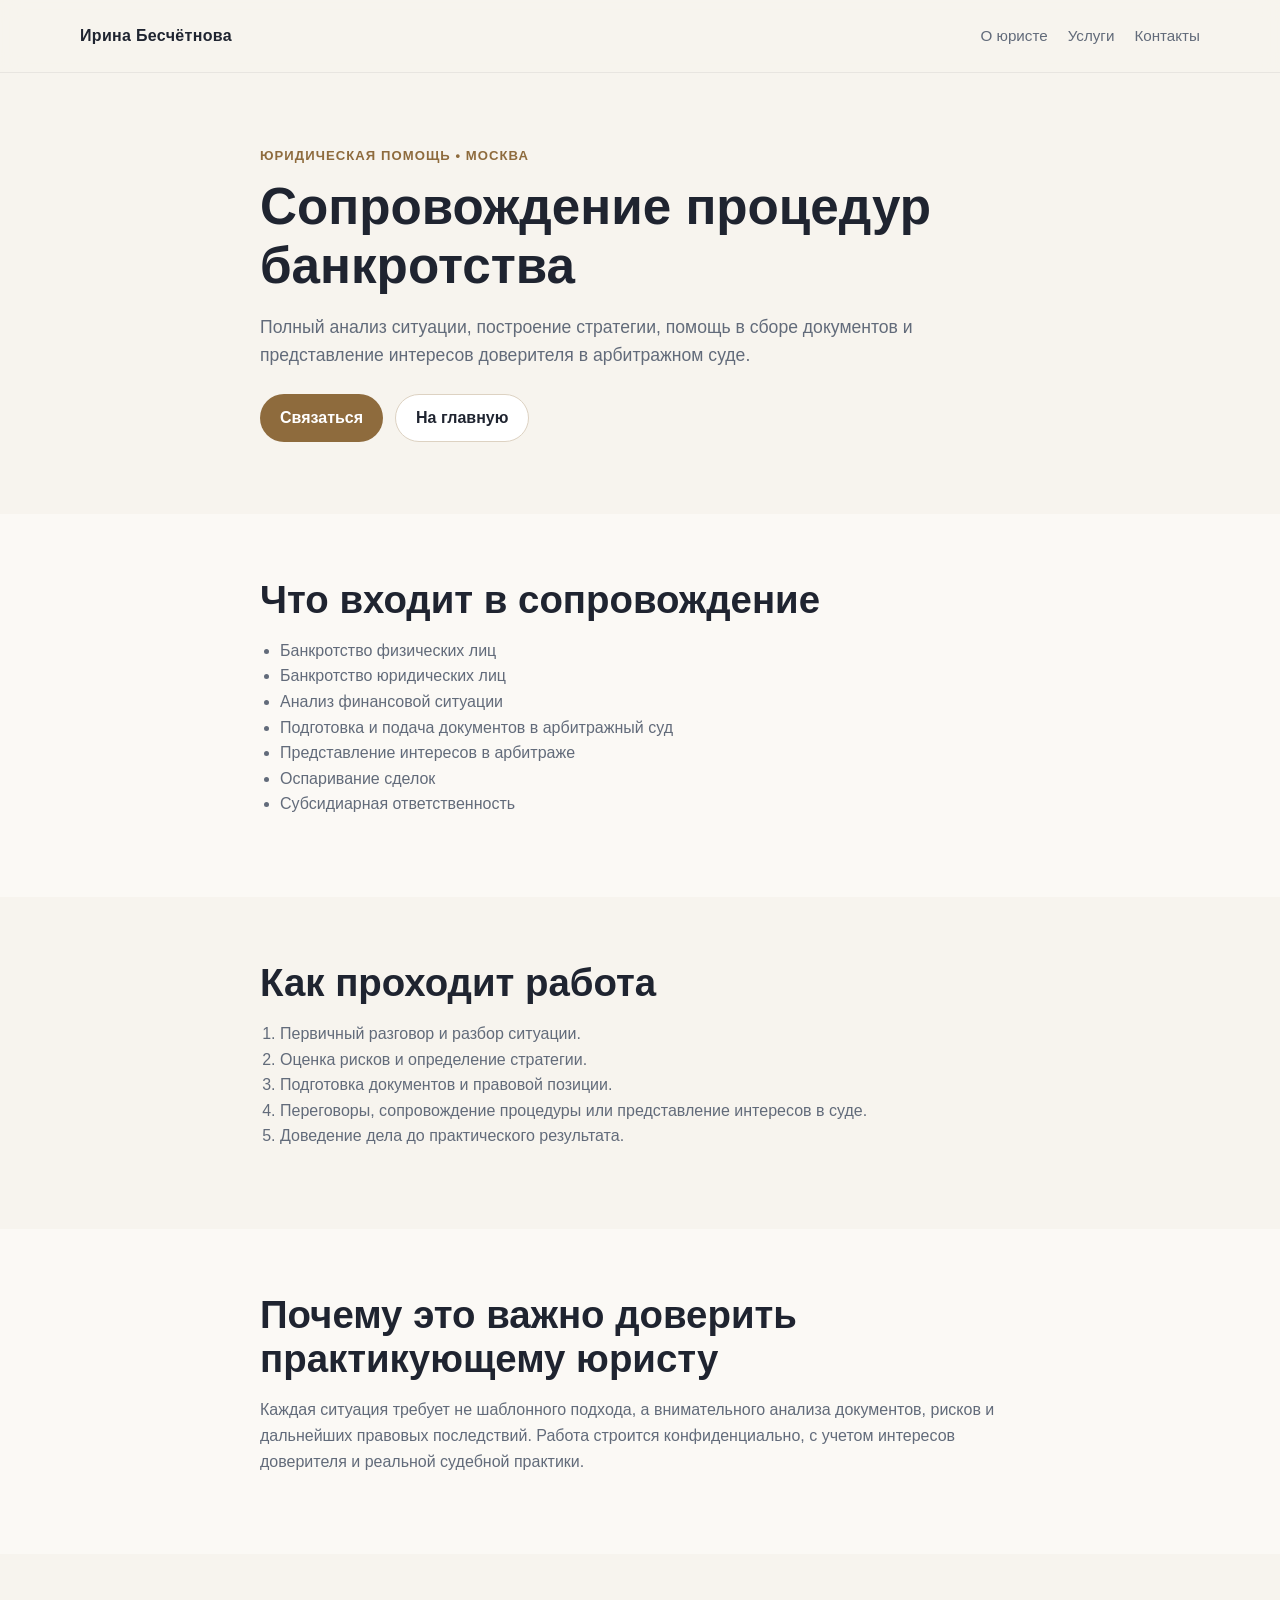
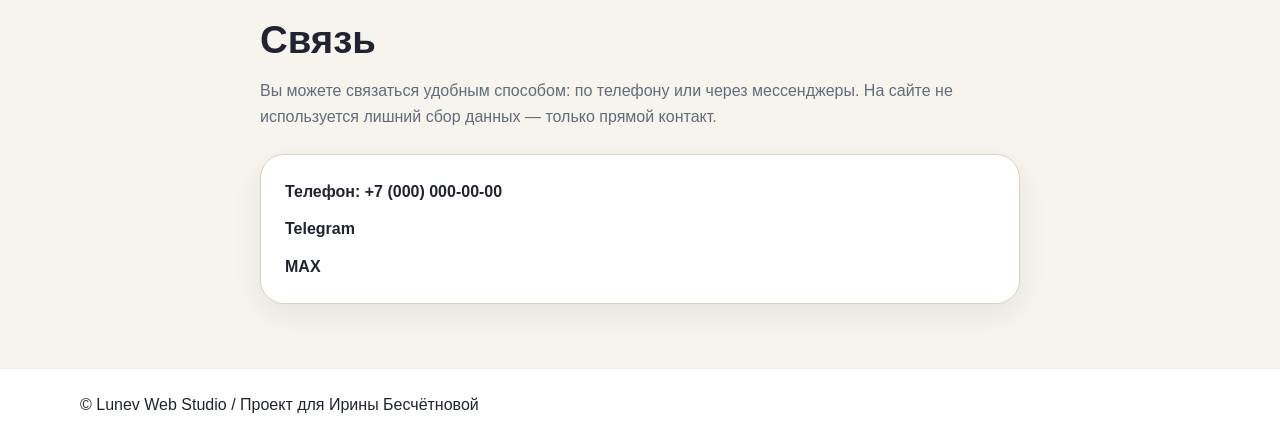
==== services/bankruptcy.html @ 735bca72 "Initial lawyer website structure" ====
<!DOCTYPE html>
<html lang="ru">
<head>
  <meta charset="UTF-8" />
  <meta name="viewport" content="width=device-width, initial-scale=1.0" />
  <title>Банкротство — Ирина Бесчётнова</title>
  <meta name="description" content="Сопровождение процедур банкротства физических и юридических лиц: стратегия, документы, арбитраж и защита интересов." />
  <link rel="stylesheet" href="../assets/css/styles.css" />
</head>
<body>
  <header class="site-header">
    <div class="container header-inner">
      <a class="logo" href="../index.html">Ирина Бесчётнова</a>
      <nav class="nav">
        <a href="../index.html#about">О юристе</a>
        <a href="../index.html#services">Услуги</a>
        <a href="../index.html#contacts">Контакты</a>
      </nav>
    </div>
  </header>

  <main>
    <section class="hero">
      <div class="container narrow">
        <p class="eyebrow">Юридическая помощь • Москва</p>
        <h1>Сопровождение процедур банкротства</h1>
        <p class="lead">Полный анализ ситуации, построение стратегии, помощь в сборе документов и представление интересов доверителя в арбитражном суде.</p>
        <div class="hero-actions">
          <a class="btn btn-primary" href="../index.html#contacts">Связаться</a>
          <a class="btn btn-secondary" href="../index.html">На главную</a>
        </div>
      </div>
    </section>

    <section class="section alt">
      <div class="container narrow">
        <h2>Что входит в сопровождение</h2>
        <ul class="hero-points">
          <li>Банкротство физических лиц</li>
          <li>Банкротство юридических лиц</li>
          <li>Анализ финансовой ситуации</li>
          <li>Подготовка и подача документов в арбитражный суд</li>
          <li>Представление интересов в арбитраже</li>
          <li>Оспаривание сделок</li>
          <li>Субсидиарная ответственность</li>
        </ul>
      </div>
    </section>

    <section class="section">
      <div class="container narrow">
        <h2>Как проходит работа</h2>
        <ol class="steps">
          <li>Первичный разговор и разбор ситуации.</li>
          <li>Оценка рисков и определение стратегии.</li>
          <li>Подготовка документов и правовой позиции.</li>
          <li>Переговоры, сопровождение процедуры или представление интересов в суде.</li>
          <li>Доведение дела до практического результата.</li>
        </ol>
      </div>
    </section>

    <section class="section alt">
      <div class="container narrow">
        <h2>Почему это важно доверить практикующему юристу</h2>
        <p>Каждая ситуация требует не шаблонного подхода, а внимательного анализа документов, рисков и дальнейших правовых последствий. Работа строится конфиденциально, с учетом интересов доверителя и реальной судебной практики.</p>
      </div>
    </section>

    <section class="section contact-section">
      <div class="container narrow">
        <h2>Связь</h2>
        <p>Вы можете связаться удобным способом: по телефону или через мессенджеры. На сайте не используется лишний сбор данных — только прямой контакт.</p>
        <div class="contact-box">
          <a href="tel:+70000000000">Телефон: +7 (000) 000-00-00</a>
          <a href="#">Telegram</a>
          <a href="#">MAX</a>
        </div>
      </div>
    </section>
  </main>

  <footer class="site-footer">
    <div class="container footer-inner">
      <p>© Lunev Web Studio / Проект для Ирины Бесчётновой</p>
    </div>
  </footer>
</body>
</html>
---- assets/css/styles.css ----
:root {
  --bg: #f7f4ee;
  --surface: #ffffff;
  --surface-alt: #efe8dc;
  --text: #1f2430;
  --muted: #626b7a;
  --primary: #8e6b3d;
  --primary-dark: #6e512d;
  --border: #ddd2c2;
  --shadow: 0 10px 30px rgba(31, 36, 48, 0.08);
}

* {
  box-sizing: border-box;
}

html {
  scroll-behavior: smooth;
}

body {
  margin: 0;
  font-family: -apple-system, BlinkMacSystemFont, "Segoe UI", sans-serif;
  color: var(--text);
  background: var(--bg);
  line-height: 1.6;
}

a {
  color: inherit;
  text-decoration: none;
}

.container {
  width: min(1120px, calc(100% - 32px));
  margin: 0 auto;
}

.narrow {
  width: min(760px, calc(100% - 32px));
}

.site-header {
  position: sticky;
  top: 0;
  z-index: 10;
  background: rgba(247, 244, 238, 0.95);
  backdrop-filter: blur(10px);
  border-bottom: 1px solid rgba(0,0,0,0.06);
}

.header-inner,
.footer-inner {
  display: flex;
  justify-content: space-between;
  align-items: center;
  gap: 24px;
  min-height: 72px;
}

.logo {
  font-weight: 700;
  letter-spacing: 0.02em;
}

.nav {
  display: flex;
  gap: 20px;
  flex-wrap: wrap;
}

.nav a {
  color: var(--muted);
  font-size: 0.95rem;
}

.hero {
  padding: 72px 0 48px;
}

.hero-grid {
  display: grid;
  grid-template-columns: 1.2fr 0.8fr;
  gap: 32px;
  align-items: center;
}

.eyebrow {
  margin: 0 0 12px;
  color: var(--primary);
  font-weight: 600;
  text-transform: uppercase;
  letter-spacing: 0.08em;
  font-size: 0.82rem;
}

h1, h2, h3 {
  line-height: 1.15;
  margin: 0 0 16px;
}

h1 {
  font-size: clamp(2rem, 4vw, 3.8rem);
}

h2 {
  font-size: clamp(1.6rem, 3vw, 2.5rem);
}

.lead {
  font-size: 1.1rem;
  color: var(--muted);
  margin-bottom: 24px;
}

.hero-actions {
  display: flex;
  gap: 12px;
  flex-wrap: wrap;
  margin-bottom: 24px;
}

.btn {
  display: inline-flex;
  align-items: center;
  justify-content: center;
  min-height: 48px;
  padding: 0 20px;
  border-radius: 999px;
  font-weight: 600;
  transition: 0.2s ease;
}

.btn-primary {
  background: var(--primary);
  color: #fff;
}

.btn-primary:hover {
  background: var(--primary-dark);
}

.btn-secondary {
  border: 1px solid var(--border);
  background: var(--surface);
}

.hero-points,
.steps {
  padding-left: 20px;
  color: var(--muted);
}

.hero-card,
.card,
.feature,
.contact-box {
  background: var(--surface);
  border: 1px solid var(--border);
  border-radius: 24px;
  box-shadow: var(--shadow);
}

.hero-card {
  padding: 24px;
}

.placeholder-photo {
  min-height: 320px;
  border-radius: 18px;
  background: linear-gradient(135deg, #dfd1be, #f6efe3);
  display: grid;
  place-items: center;
  font-weight: 600;
  color: var(--primary-dark);
  margin-bottom: 20px;
}

.hero-stats {
  display: grid;
  grid-template-columns: repeat(3, 1fr);
  gap: 12px;
}

.hero-stats div {
  background: var(--surface-alt);
  border-radius: 16px;
  padding: 14px;
}

.hero-stats strong,
.hero-stats span {
  display: block;
}

.hero-stats span {
  color: var(--muted);
  font-size: 0.9rem;
  margin-top: 4px;
}

.section {
  padding: 64px 0;
}

.alt {
  background: #fbf9f5;
}

.cards,
.features {
  display: grid;
  grid-template-columns: repeat(3, minmax(0, 1fr));
  gap: 20px;
}

.card,
.feature {
  padding: 24px;
}

.card p,
.feature p,
.note,
.section p {
  color: var(--muted);
}

.contact-box {
  display: grid;
  gap: 12px;
  padding: 24px;
  margin-top: 24px;
}

.contact-box a {
  font-weight: 600;
}

.site-footer {
  border-top: 1px solid rgba(0,0,0,0.06);
  background: var(--surface);
}

@media (max-width: 960px) {
  .hero-grid,
  .cards,
  .features {
    grid-template-columns: 1fr 1fr;
  }

  .hero-grid {
    grid-template-columns: 1fr;
  }
}

@media (max-width: 640px) {
  .header-inner,
  .footer-inner,
  .nav,
  .hero-actions,
  .hero-stats,
  .cards,
  .features {
    grid-template-columns: 1fr;
    flex-direction: column;
    align-items: flex-start;
  }

  .nav {
    gap: 10px;
  }

  .hero,
  .section {
    padding: 48px 0;
  }

  .btn {
    width: 100%;
  }
}
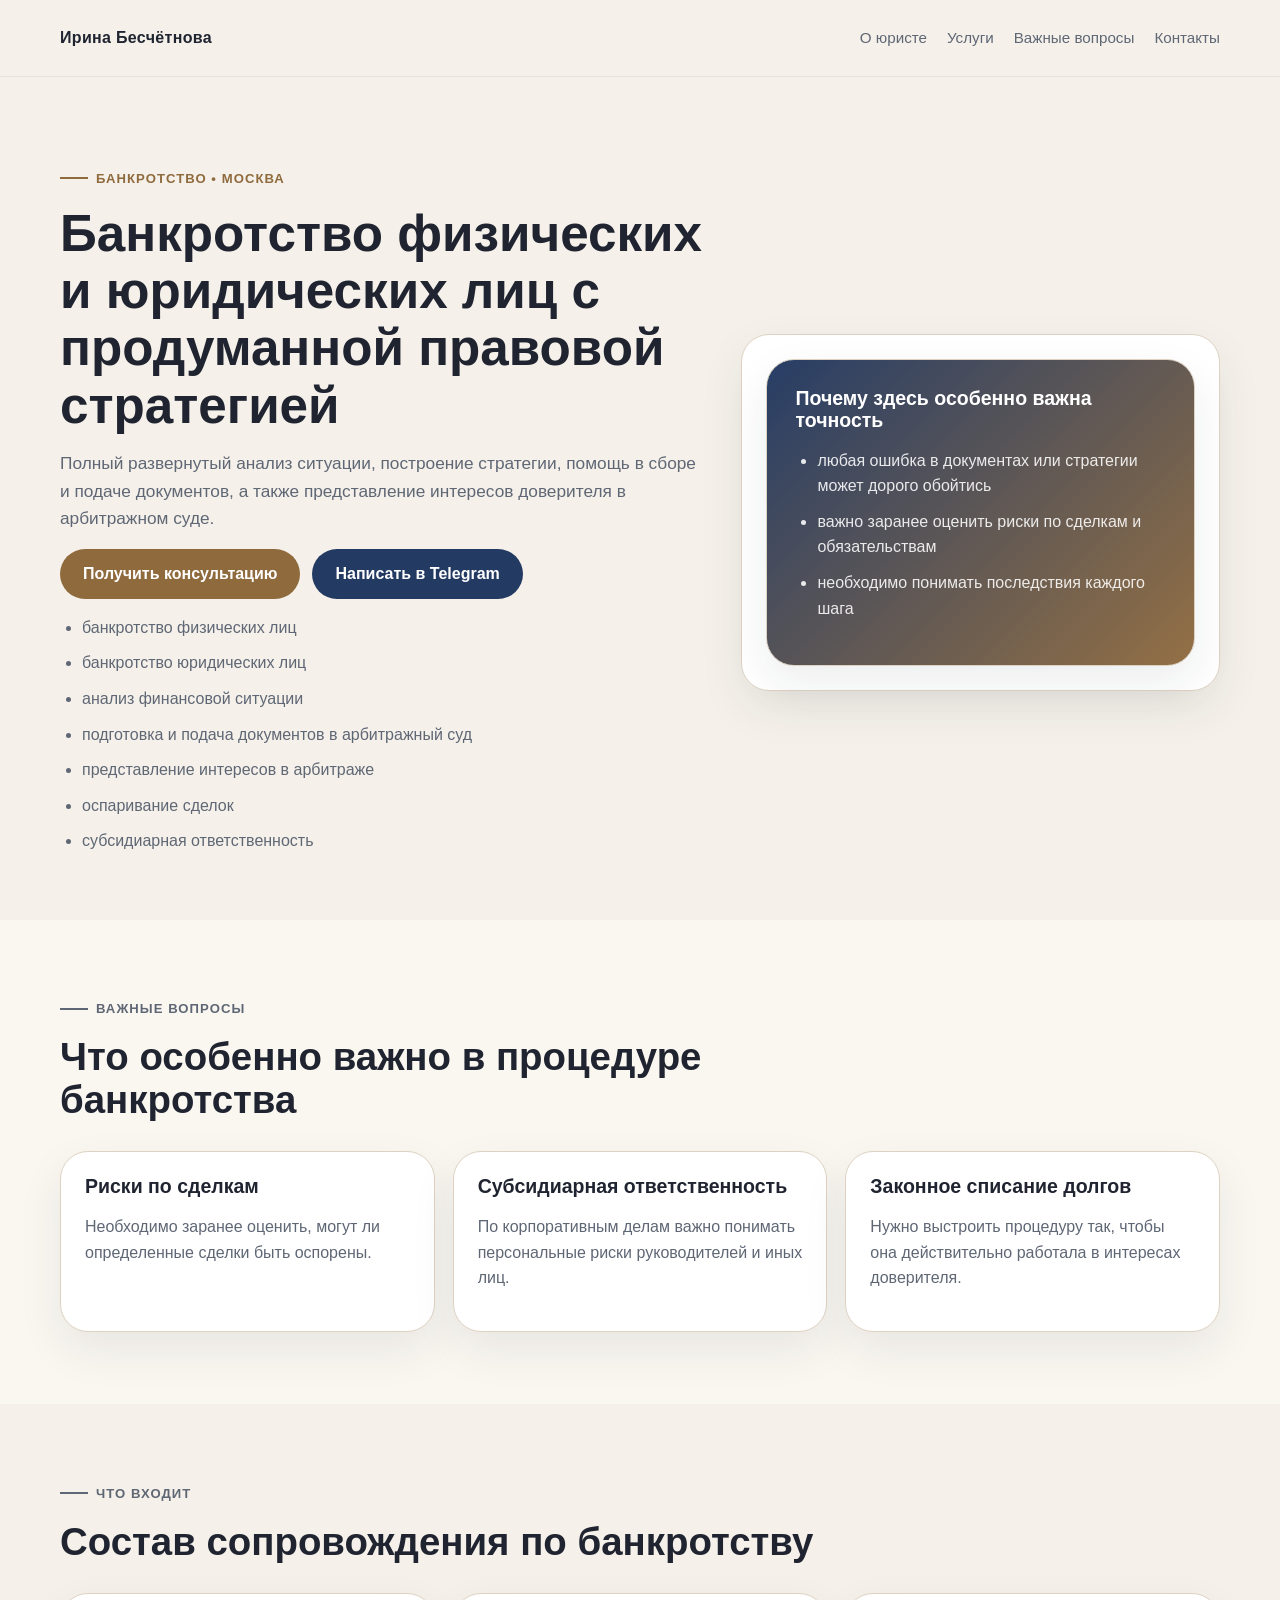
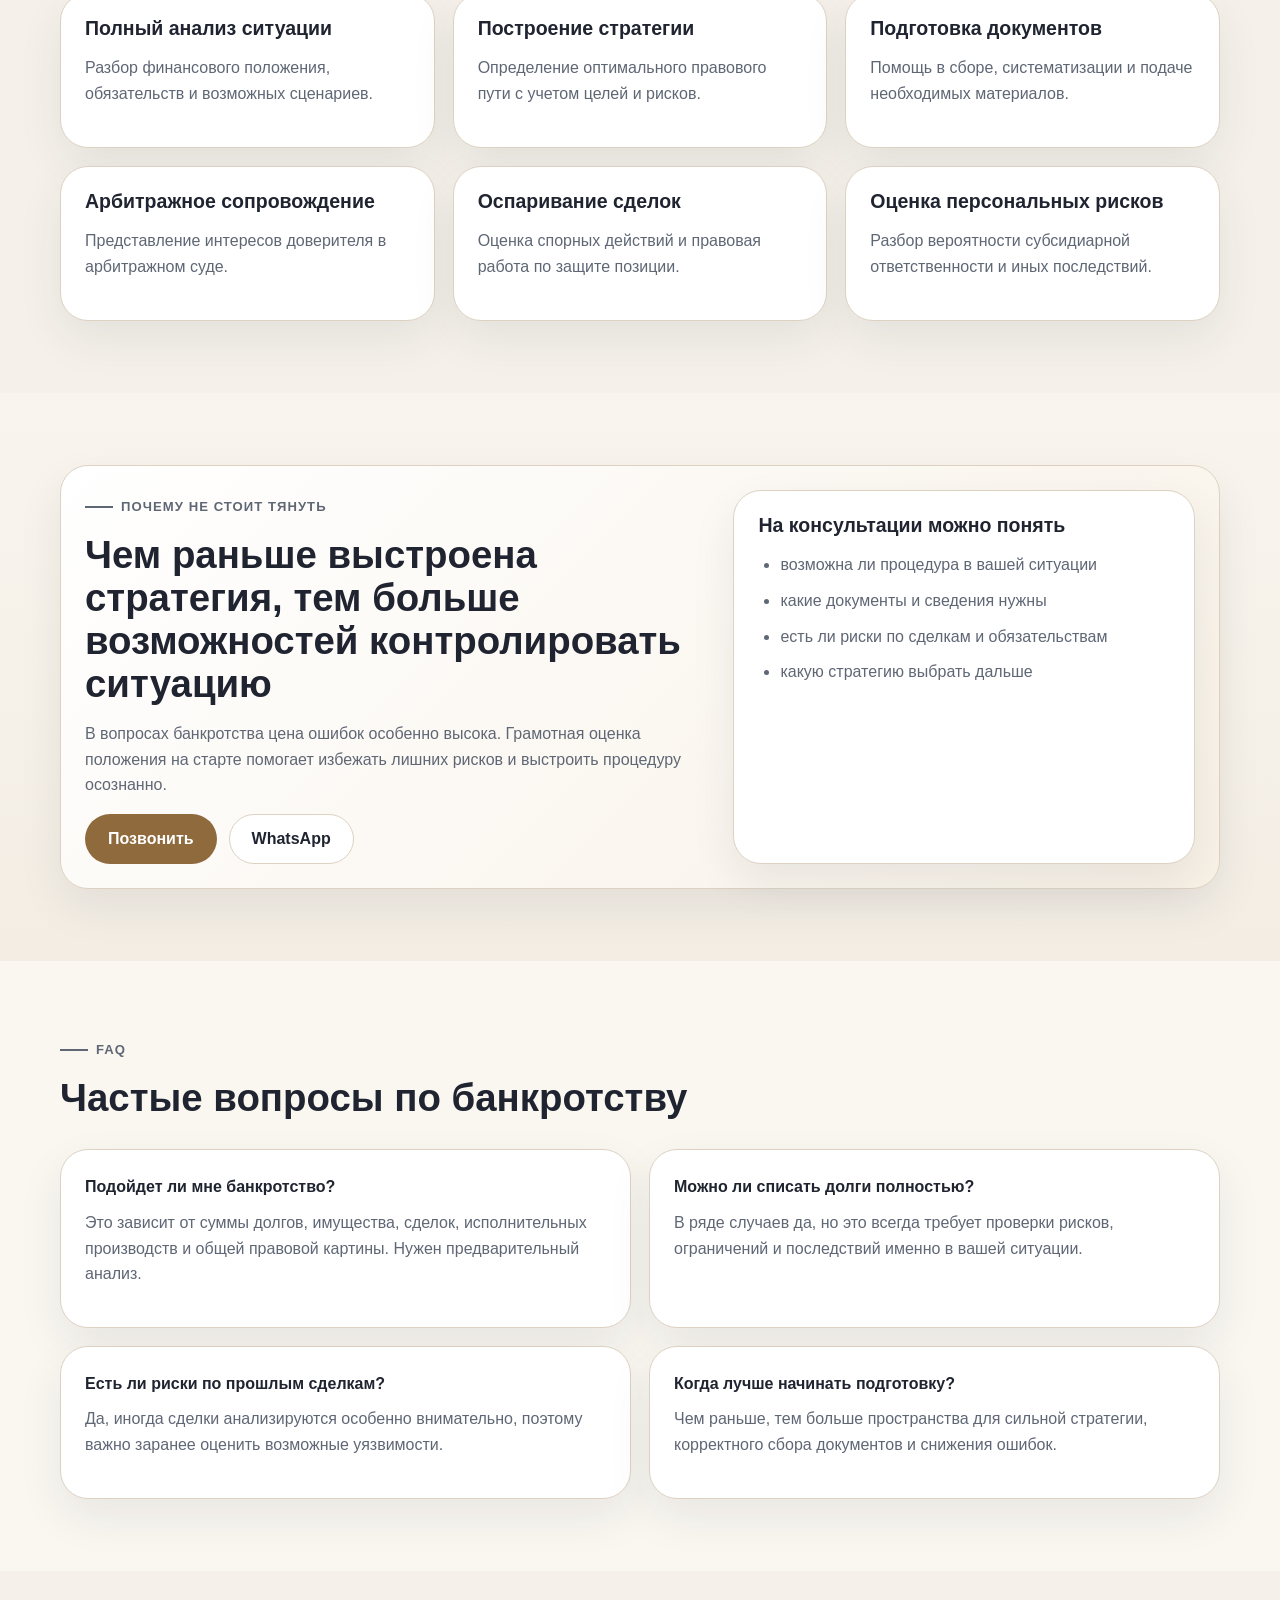
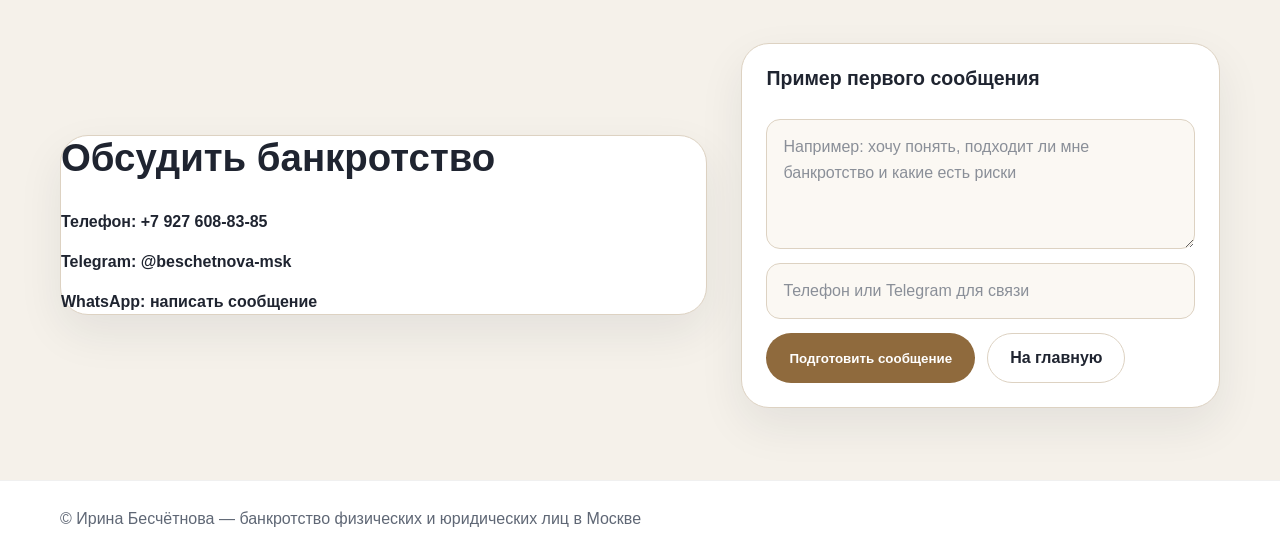
==== commit 21ec2e16: "feat: add quiz and messenger-ready contact forms" ====
--- a/services/bankruptcy.html
+++ b/services/bankruptcy.html
@@ -3,8 +3,8 @@
 <head>
   <meta charset="UTF-8" />
   <meta name="viewport" content="width=device-width, initial-scale=1.0" />
-  <title>Банкротство — Ирина Бесчётнова</title>
-  <meta name="description" content="Сопровождение процедур банкротства физических и юридических лиц: стратегия, документы, арбитраж и защита интересов." />
+  <title>Банкротство физических и юридических лиц в Москве | Ирина Бесчётнова</title>
+  <meta name="description" content="Сопровождение процедур банкротства физических и юридических лиц. Анализ ситуации, стратегия, сбор и подача документов, арбитраж, оспаривание сделок, субсидиарная ответственность." />
   <link rel="stylesheet" href="../assets/css/styles.css" />
 </head>
 <body>
@@ -14,67 +14,141 @@
       <nav class="nav">
         <a href="../index.html#about">О юристе</a>
         <a href="../index.html#services">Услуги</a>
-        <a href="../index.html#contacts">Контакты</a>
+        <a href="#risks">Важные вопросы</a>
+        <a href="#contacts">Контакты</a>
       </nav>
     </div>
   </header>
 
   <main>
-    <section class="hero">
-      <div class="container narrow">
-        <p class="eyebrow">Юридическая помощь • Москва</p>
-        <h1>Сопровождение процедур банкротства</h1>
-        <p class="lead">Полный анализ ситуации, построение стратегии, помощь в сборе документов и представление интересов доверителя в арбитражном суде.</p>
-        <div class="hero-actions">
-          <a class="btn btn-primary" href="../index.html#contacts">Связаться</a>
-          <a class="btn btn-secondary" href="../index.html">На главную</a>
+    <section class="page-hero">
+      <div class="container page-hero-grid">
+        <div>
+          <p class="eyebrow">Банкротство • Москва</p>
+          <h1>Банкротство физических и юридических лиц с продуманной правовой стратегией</h1>
+          <p class="lead">Полный развернутый анализ ситуации, построение стратегии, помощь в сборе и подаче документов, а также представление интересов доверителя в арбитражном суде.</p>
+          <div class="hero-actions">
+            <a class="btn btn-primary" href="#contacts">Получить консультацию</a>
+            <a class="btn btn-accent" href="https://t.me/beschetnova-msk" target="_blank" rel="noopener noreferrer">Написать в Telegram</a>
+          </div>
+          <ul class="service-list">
+            <li>банкротство физических лиц</li>
+            <li>банкротство юридических лиц</li>
+            <li>анализ финансовой ситуации</li>
+            <li>подготовка и подача документов в арбитражный суд</li>
+            <li>представление интересов в арбитраже</li>
+            <li>оспаривание сделок</li>
+            <li>субсидиарная ответственность</li>
+          </ul>
+        </div>
+        <div class="hero-card">
+          <div class="offer-box">
+            <h3>Почему здесь особенно важна точность</h3>
+            <ul class="check-list">
+              <li>любая ошибка в документах или стратегии может дорого обойтись</li>
+              <li>важно заранее оценить риски по сделкам и обязательствам</li>
+              <li>необходимо понимать последствия каждого шага</li>
+            </ul>
+          </div>
         </div>
       </div>
     </section>
 
-    <section class="section alt">
-      <div class="container narrow">
-        <h2>Что входит в сопровождение</h2>
-        <ul class="hero-points">
-          <li>Банкротство физических лиц</li>
-          <li>Банкротство юридических лиц</li>
-          <li>Анализ финансовой ситуации</li>
-          <li>Подготовка и подача документов в арбитражный суд</li>
-          <li>Представление интересов в арбитраже</li>
-          <li>Оспаривание сделок</li>
-          <li>Субсидиарная ответственность</li>
-        </ul>
+    <section id="risks" class="section alt">
+      <div class="container">
+        <div class="section-head">
+          <p class="eyebrow">Важные вопросы</p>
+          <h2>Что особенно важно в процедуре банкротства</h2>
+        </div>
+        <div class="audience-grid">
+          <div class="audience-card"><h3>Риски по сделкам</h3><p>Необходимо заранее оценить, могут ли определенные сделки быть оспорены.</p></div>
+          <div class="audience-card"><h3>Субсидиарная ответственность</h3><p>По корпоративным делам важно понимать персональные риски руководителей и иных лиц.</p></div>
+          <div class="audience-card"><h3>Законное списание долгов</h3><p>Нужно выстроить процедуру так, чтобы она действительно работала в интересах доверителя.</p></div>
+        </div>
       </div>
     </section>
 
     <section class="section">
-      <div class="container narrow">
-        <h2>Как проходит работа</h2>
-        <ol class="steps">
-          <li>Первичный разговор и разбор ситуации.</li>
-          <li>Оценка рисков и определение стратегии.</li>
-          <li>Подготовка документов и правовой позиции.</li>
-          <li>Переговоры, сопровождение процедуры или представление интересов в суде.</li>
-          <li>Доведение дела до практического результата.</li>
-        </ol>
+      <div class="container">
+        <div class="section-head">
+          <p class="eyebrow">Что входит</p>
+          <h2>Состав сопровождения по банкротству</h2>
+        </div>
+        <div class="features">
+          <div class="feature"><h3>Полный анализ ситуации</h3><p>Разбор финансового положения, обязательств и возможных сценариев.</p></div>
+          <div class="feature"><h3>Построение стратегии</h3><p>Определение оптимального правового пути с учетом целей и рисков.</p></div>
+          <div class="feature"><h3>Подготовка документов</h3><p>Помощь в сборе, систематизации и подаче необходимых материалов.</p></div>
+          <div class="feature"><h3>Арбитражное сопровождение</h3><p>Представление интересов доверителя в арбитражном суде.</p></div>
+          <div class="feature"><h3>Оспаривание сделок</h3><p>Оценка спорных действий и правовая работа по защите позиции.</p></div>
+          <div class="feature"><h3>Оценка персональных рисков</h3><p>Разбор вероятности субсидиарной ответственности и иных последствий.</p></div>
+        </div>
       </div>
     </section>
 
-    <section class="section alt">
-      <div class="container narrow">
-        <h2>Почему это важно доверить практикующему юристу</h2>
-        <p>Каждая ситуация требует не шаблонного подхода, а внимательного анализа документов, рисков и дальнейших правовых последствий. Работа строится конфиденциально, с учетом интересов доверителя и реальной судебной практики.</p>
+    <section class="section accent-section">
+      <div class="container">
+        <div class="cta-band">
+          <div>
+            <p class="eyebrow">Почему не стоит тянуть</p>
+            <h2>Чем раньше выстроена стратегия, тем больше возможностей контролировать ситуацию</h2>
+            <p>В вопросах банкротства цена ошибок особенно высока. Грамотная оценка положения на старте помогает избежать лишних рисков и выстроить процедуру осознанно.</p>
+            <div class="inline-actions">
+              <a class="btn btn-primary" href="tel:+79276088385">Позвонить</a>
+              <a class="btn btn-secondary" href="https://wa.me/79276088385" target="_blank" rel="noopener noreferrer">WhatsApp</a>
+            </div>
+          </div>
+          <div class="warning-box">
+            <h3>На консультации можно понять</h3>
+            <ul class="check-list">
+              <li>возможна ли процедура в вашей ситуации</li>
+              <li>какие документы и сведения нужны</li>
+              <li>есть ли риски по сделкам и обязательствам</li>
+              <li>какую стратегию выбрать дальше</li>
+            </ul>
+          </div>
+        </div>
       </div>
     </section>
 
-    <section class="section contact-section">
-      <div class="container narrow">
-        <h2>Связь</h2>
-        <p>Вы можете связаться удобным способом: по телефону или через мессенджеры. На сайте не используется лишний сбор данных — только прямой контакт.</p>
+    <section class="section alt" id="faq">
+      <div class="container">
+        <div class="section-head">
+          <p class="eyebrow">FAQ</p>
+          <h2>Частые вопросы по банкротству</h2>
+        </div>
+        <div class="faq-grid two-col">
+          <div class="faq-item"><div class="faq-question">Подойдет ли мне банкротство?</div><p>Это зависит от суммы долгов, имущества, сделок, исполнительных производств и общей правовой картины. Нужен предварительный анализ.</p></div>
+          <div class="faq-item"><div class="faq-question">Можно ли списать долги полностью?</div><p>В ряде случаев да, но это всегда требует проверки рисков, ограничений и последствий именно в вашей ситуации.</p></div>
+          <div class="faq-item"><div class="faq-question">Есть ли риски по прошлым сделкам?</div><p>Да, иногда сделки анализируются особенно внимательно, поэтому важно заранее оценить возможные уязвимости.</p></div>
+          <div class="faq-item"><div class="faq-question">Когда лучше начинать подготовку?</div><p>Чем раньше, тем больше пространства для сильной стратегии, корректного сбора документов и снижения ошибок.</p></div>
+        </div>
+      </div>
+    </section>
+
+    <section id="contacts" class="section">
+      <div class="container page-hero-grid">
         <div class="contact-box">
-          <a href="tel:+70000000000">Телефон: +7 (000) 000-00-00</a>
-          <a href="#">Telegram</a>
-          <a href="#">MAX</a>
+          <h2>Обсудить банкротство</h2>
+          <a href="tel:+79276088385">Телефон: +7 927 608-83-85</a>
+          <a href="https://t.me/beschetnova-msk" target="_blank" rel="noopener noreferrer">Telegram: @beschetnova-msk</a>
+          <a href="https://wa.me/79276088385" target="_blank" rel="noopener noreferrer">WhatsApp: написать сообщение</a>
+        </div>
+        <div class="form-card" data-message-form data-topic="банкротство">
+          <h3>Пример первого сообщения</h3>
+          <textarea class="textarea" data-message-input placeholder="Например: хочу понять, подходит ли мне банкротство и какие есть риски"></textarea>
+          <input class="input" type="text" data-contact-input placeholder="Телефон или Telegram для связи" />
+          <div class="contact-actions">
+            <button class="btn btn-primary" type="button" data-message-submit>Подготовить сообщение</button>
+            <a class="btn btn-secondary" href="../index.html">На главную</a>
+          </div>
+          <div class="result-box" data-message-result hidden>
+            <h3>Готовое сообщение</h3>
+            <pre data-message-preview></pre>
+            <div class="result-actions">
+              <a class="btn btn-accent" data-message-tg href="#" target="_blank" rel="noopener noreferrer">Отправить в Telegram</a>
+              <a class="btn btn-secondary" data-message-wa href="#" target="_blank" rel="noopener noreferrer">Отправить в WhatsApp</a>
+            </div>
+          </div>
         </div>
       </div>
     </section>
@@ -82,8 +156,9 @@
 
   <footer class="site-footer">
     <div class="container footer-inner">
-      <p>© Lunev Web Studio / Проект для Ирины Бесчётновой</p>
+      <p>© Ирина Бесчётнова — банкротство физических и юридических лиц в Москве</p>
     </div>
   </footer>
+  <script src="../assets/js/main.js"></script>
 </body>
-</html>
+</html>
--- a/assets/css/styles.css
+++ b/assets/css/styles.css
@@ -1,13 +1,20 @@
 :root {
-  --bg: #f7f4ee;
+  --bg: #f5f1ea;
   --surface: #ffffff;
-  --surface-alt: #efe8dc;
+  --surface-soft: #fbf8f3;
+  --surface-alt: #efe6d8;
   --text: #1f2430;
-  --muted: #626b7a;
-  --primary: #8e6b3d;
-  --primary-dark: #6e512d;
+  --muted: #5f6775;
+  --primary: #8f6a3d;
+  --primary-dark: #6f512e;
+  --accent: #233a63;
+  --accent-soft: #edf2fb;
+  --success: #1f7a4d;
   --border: #ddd2c2;
-  --shadow: 0 10px 30px rgba(31, 36, 48, 0.08);
+  --shadow: 0 18px 45px rgba(31, 36, 48, 0.08);
+  --radius-xl: 28px;
+  --radius-lg: 22px;
+  --radius-md: 16px;
 }
 
 * {
@@ -31,22 +38,26 @@
   text-decoration: none;
 }
 
+img {
+  max-width: 100%;
+}
+
 .container {
-  width: min(1120px, calc(100% - 32px));
+  width: min(1160px, calc(100% - 32px));
   margin: 0 auto;
 }
 
 .narrow {
-  width: min(760px, calc(100% - 32px));
+  width: min(820px, calc(100% - 32px));
 }
 
 .site-header {
   position: sticky;
   top: 0;
-  z-index: 10;
-  background: rgba(247, 244, 238, 0.95);
-  backdrop-filter: blur(10px);
-  border-bottom: 1px solid rgba(0,0,0,0.06);
+  z-index: 30;
+  background: rgba(245, 241, 234, 0.94);
+  backdrop-filter: blur(12px);
+  border-bottom: 1px solid rgba(0, 0, 0, 0.06);
 }
 
 .header-inner,
@@ -55,11 +66,11 @@
   justify-content: space-between;
   align-items: center;
   gap: 24px;
-  min-height: 72px;
+  min-height: 76px;
 }
 
 .logo {
-  font-weight: 700;
+  font-weight: 800;
   letter-spacing: 0.02em;
 }
 
@@ -74,61 +85,89 @@
   font-size: 0.95rem;
 }
 
-.hero {
-  padding: 72px 0 48px;
-}
-
-.hero-grid {
-  display: grid;
-  grid-template-columns: 1.2fr 0.8fr;
-  gap: 32px;
+h1,
+h2,
+h3,
+h4 {
+  line-height: 1.12;
+  margin: 0 0 16px;
+}
+
+h1 {
+  font-size: clamp(2.2rem, 4vw, 4.3rem);
+}
+
+h2 {
+  font-size: clamp(1.75rem, 3vw, 2.8rem);
+}
+
+h3 {
+  font-size: 1.22rem;
+}
+
+p {
+  margin: 0 0 16px;
+}
+
+.eyebrow {
+  display: inline-flex;
   align-items: center;
-}
-
-.eyebrow {
-  margin: 0 0 12px;
+  gap: 8px;
+  margin: 0 0 16px;
   color: var(--primary);
-  font-weight: 600;
+  font-weight: 700;
   text-transform: uppercase;
   letter-spacing: 0.08em;
   font-size: 0.82rem;
 }
 
-h1, h2, h3 {
-  line-height: 1.15;
-  margin: 0 0 16px;
-}
-
-h1 {
-  font-size: clamp(2rem, 4vw, 3.8rem);
-}
-
-h2 {
-  font-size: clamp(1.6rem, 3vw, 2.5rem);
+.eyebrow::before {
+  content: "";
+  width: 28px;
+  height: 2px;
+  background: currentColor;
 }
 
 .lead {
-  font-size: 1.1rem;
-  color: var(--muted);
-  margin-bottom: 24px;
-}
-
-.hero-actions {
+  font-size: 1.08rem;
+  color: var(--muted);
+}
+
+.hero,
+.page-hero {
+  padding: 84px 0 56px;
+}
+
+.hero-grid,
+.page-hero-grid {
+  display: grid;
+  grid-template-columns: minmax(0, 1.15fr) minmax(340px, 0.85fr);
+  gap: 34px;
+  align-items: center;
+}
+
+.hero-actions,
+.inline-actions,
+.contact-actions {
   display: flex;
   gap: 12px;
   flex-wrap: wrap;
-  margin-bottom: 24px;
 }
 
 .btn {
   display: inline-flex;
   align-items: center;
   justify-content: center;
-  min-height: 48px;
-  padding: 0 20px;
+  min-height: 50px;
+  padding: 0 22px;
   border-radius: 999px;
-  font-weight: 600;
+  font-weight: 700;
+  border: 1px solid transparent;
   transition: 0.2s ease;
+}
+
+.btn:hover {
+  transform: translateY(-1px);
 }
 
 .btn-primary {
@@ -141,115 +180,515 @@
 }
 
 .btn-secondary {
-  border: 1px solid var(--border);
   background: var(--surface);
+  border-color: var(--border);
+}
+
+.btn-accent {
+  background: var(--accent);
+  color: #fff;
 }
 
 .hero-points,
-.steps {
-  padding-left: 20px;
-  color: var(--muted);
-}
-
-.hero-card,
+.check-list,
+.steps,
+.service-list,
+.risk-list {
+  padding-left: 22px;
+  color: var(--muted);
+}
+
+.hero-points li,
+.check-list li,
+.steps li,
+.service-list li,
+.risk-list li {
+  margin-bottom: 10px;
+}
+
 .card,
 .feature,
-.contact-box {
+.hero-card,
+.contact-box,
+.offer-box,
+.cta-band,
+.faq-item,
+.service-panel,
+.case-box,
+.form-card,
+.trust-strip,
+.metric,
+.audience-card,
+.warning-box {
   background: var(--surface);
   border: 1px solid var(--border);
-  border-radius: 24px;
+  border-radius: var(--radius-xl);
   box-shadow: var(--shadow);
 }
 
-.hero-card {
+.hero-card,
+.service-panel,
+.form-card,
+.cta-band {
   padding: 24px;
 }
 
-.placeholder-photo {
-  min-height: 320px;
-  border-radius: 18px;
-  background: linear-gradient(135deg, #dfd1be, #f6efe3);
+.hero-photo {
+  display: block;
+  width: 100%;
+  max-width: 430px;
+  margin: 0 auto 20px;
+  border-radius: 22px;
+  object-fit: cover;
+  aspect-ratio: 4 / 5;
+  box-shadow: var(--shadow);
+}
+
+.hero-badges,
+.metric-grid,
+.cards,
+.features,
+.audience-grid,
+.faq-grid,
+.mini-grid,
+.trust-grid {
   display: grid;
-  place-items: center;
-  font-weight: 600;
-  color: var(--primary-dark);
-  margin-bottom: 20px;
-}
-
-.hero-stats {
-  display: grid;
-  grid-template-columns: repeat(3, 1fr);
-  gap: 12px;
-}
-
-.hero-stats div {
-  background: var(--surface-alt);
-  border-radius: 16px;
-  padding: 14px;
-}
-
-.hero-stats strong,
-.hero-stats span {
+  gap: 18px;
+}
+
+.hero-badges {
+  grid-template-columns: repeat(3, minmax(0, 1fr));
+  margin-top: 26px;
+}
+
+.metric-grid,
+.cards,
+.features,
+.audience-grid,
+.faq-grid,
+.trust-grid {
+  grid-template-columns: repeat(3, minmax(0, 1fr));
+}
+
+.metric,
+.card,
+.feature,
+.audience-card,
+.faq-item,
+.case-box,
+.warning-box,
+.trust-strip {
+  padding: 24px;
+}
+
+.metric strong,
+.hero-badges strong {
   display: block;
-}
-
-.hero-stats span {
-  color: var(--muted);
-  font-size: 0.9rem;
-  margin-top: 4px;
-}
-
-.section {
-  padding: 64px 0;
-}
-
-.alt {
-  background: #fbf9f5;
-}
-
-.cards,
-.features {
-  display: grid;
-  grid-template-columns: repeat(3, minmax(0, 1fr));
-  gap: 20px;
-}
-
-.card,
-.feature {
-  padding: 24px;
-}
-
+  font-size: 1.35rem;
+  margin-bottom: 6px;
+}
+
+.metric span,
+.hero-badges span,
+.note,
+.section p,
 .card p,
 .feature p,
-.note,
-.section p {
-  color: var(--muted);
-}
-
-.contact-box {
+.case-box p,
+.audience-card p,
+.trust-strip p,
+.faq-item p,
+.warning-box p {
+  color: var(--muted);
+}
+
+.hero-badges div {
+  background: var(--surface-alt);
+  border-radius: var(--radius-md);
+  padding: 14px;
+}
+
+.section {
+  padding: 72px 0;
+}
+
+.alt {
+  background: #faf7f1;
+}
+
+.accent-section {
+  background: linear-gradient(180deg, #f9f5ee 0%, #f3ede4 100%);
+}
+
+.section-head {
+  max-width: 760px;
+  margin-bottom: 30px;
+}
+
+.trust-strip {
+  display: flex;
+  align-items: center;
+  justify-content: space-between;
+  gap: 18px;
+  margin-top: 28px;
+}
+
+.offer-box {
+  padding: 28px;
+  background: linear-gradient(135deg, rgba(35, 58, 99, 0.98), rgba(143, 106, 61, 0.96));
+  color: #fff;
+}
+
+.offer-box p,
+.offer-box li,
+.offer-box .note {
+  color: rgba(255, 255, 255, 0.88);
+}
+
+.offer-box .btn-secondary {
+  background: rgba(255, 255, 255, 0.14);
+  border-color: rgba(255, 255, 255, 0.28);
+  color: #fff;
+}
+
+.contact-box,
+.form-card {
+  display: grid;
+  gap: 14px;
+}
+
+.contact-box a {
+  font-weight: 700;
+}
+
+.form-grid {
+  display: grid;
+  grid-template-columns: 1fr 1fr;
+  gap: 14px;
+}
+
+.input,
+.textarea {
+  width: 100%;
+  border: 1px solid var(--border);
+  border-radius: 14px;
+  padding: 14px 16px;
+  font: inherit;
+  background: var(--surface-soft);
+  color: var(--text);
+}
+
+.textarea {
+  min-height: 130px;
+  resize: vertical;
+}
+
+.quiz-shell {
+  display: grid;
+  grid-template-columns: 0.95fr 1.05fr;
+  gap: 24px;
+  align-items: start;
+}
+
+.quiz-card,
+.quiz-side,
+.progress-track,
+.option-pill,
+.result-box {
+  background: var(--surface);
+  border: 1px solid var(--border);
+  border-radius: var(--radius-xl);
+}
+
+.quiz-card,
+.quiz-side,
+.result-box {
+  padding: 24px;
+  box-shadow: var(--shadow);
+}
+
+.progress-track {
+  overflow: hidden;
+  height: 10px;
+  background: #eadfce;
+  margin-bottom: 16px;
+}
+
+.progress-bar {
+  width: 0;
+  height: 100%;
+  background: linear-gradient(90deg, var(--primary), var(--accent));
+}
+
+.progress-meta {
+  display: flex;
+  justify-content: space-between;
+  gap: 12px;
+  align-items: center;
+  margin-bottom: 16px;
+  color: var(--muted);
+  font-size: 0.95rem;
+}
+
+.quiz-step-title {
+  margin-bottom: 14px;
+}
+
+.option-grid,
+.radio-stack,
+.quiz-inline-contact {
   display: grid;
   gap: 12px;
-  padding: 24px;
-  margin-top: 24px;
-}
-
-.contact-box a {
-  font-weight: 600;
+}
+
+.option-pill {
+  display: flex;
+  gap: 12px;
+  align-items: flex-start;
+  padding: 16px 18px;
+  cursor: pointer;
+}
+
+.option-pill input {
+  margin-top: 4px;
+}
+
+.option-pill span {
+  display: block;
+}
+
+.option-pill small {
+  display: block;
+  color: var(--muted);
+  margin-top: 4px;
+}
+
+.quiz-actions,
+.result-actions {
+  display: flex;
+  justify-content: space-between;
+  gap: 12px;
+  margin-top: 20px;
+  flex-wrap: wrap;
+}
+
+.quiz-actions .btn {
+  min-width: 160px;
+}
+
+.result-box {
+  margin-top: 18px;
+  background: linear-gradient(180deg, #fff, #f8f1e6);
+}
+
+.result-box pre {
+  white-space: pre-wrap;
+  font: inherit;
+  color: var(--muted);
+  margin: 0 0 16px;
+}
+
+.faq-question {
+  font-weight: 800;
+  margin-bottom: 10px;
+}
+
+.faq-item {
+  display: block;
+}
+
+.faq-grid.two-col {
+  grid-template-columns: repeat(2, minmax(0, 1fr));
+}
+
+.quiz-note,
+.step-hint {
+  color: var(--muted);
+  font-size: 0.95rem;
+}
+
+.result-box[hidden],
+[data-step][hidden],
+.quiz-card .btn[hidden] {
+  display: none;
+}
+
+.quiz-side ul {
+  padding-left: 20px;
+  color: var(--muted);
+}
+
+.quiz-side li {
+  margin-bottom: 10px;
+}
+
+.quiz-side strong {
+  display: block;
+  margin-bottom: 8px;
+}
+
+.input::placeholder,
+.textarea::placeholder {
+  color: #8a8f98;
+}
+
+.section .quiz-card p,
+.section .quiz-side p,
+.section .result-box p {
+  color: var(--muted);
+}
+
+.quiz-mini-grid {
+  display: grid;
+  grid-template-columns: repeat(2, minmax(0, 1fr));
+  gap: 14px;
+}
+
+.quiz-mini-grid .metric {
+  padding: 18px;
+  box-shadow: none;
+}
+
+.quiz-mini-grid .metric strong {
+  font-size: 1.1rem;
+}
+
+.quiz-mini-grid .metric span {
+  font-size: 0.95rem;
+}
+
+.quiz-shell .textarea {
+  min-height: 150px;
+}
+
+.quiz-title-row {
+  display: flex;
+  justify-content: space-between;
+  gap: 16px;
+  align-items: flex-start;
+}
+
+.quiz-emphasis {
+  font-weight: 700;
+  color: var(--text);
+}
+
+.quiz-panel-divider {
+  height: 1px;
+  background: var(--border);
+  margin: 18px 0;
+}
+
+.quiz-card h3,
+.quiz-side h3,
+.result-box h3 {
+  margin-bottom: 12px;
+}
+
+.quiz-step-footer {
+  margin-top: 8px;
+}
+
+.quiz-badge {
+  display: inline-flex;
+  align-items: center;
+  gap: 8px;
+  border-radius: 999px;
+  padding: 8px 12px;
+  background: var(--accent-soft);
+  color: var(--accent);
+  font-weight: 700;
+  font-size: 0.9rem;
+}
+
+.quiz-badges {
+  display: flex;
+  gap: 10px;
+  flex-wrap: wrap;
+}
+
+.quiz-step {
+  min-height: 290px;
+}
+
+.quiz-step > :last-child {
+  margin-bottom: 0;
+}
+
+.quiz-heading {
+  margin-bottom: 6px;
+}
+
+.quiz-intro {
+  margin-bottom: 18px;
+}
+
+.quiz-side .inline-actions {
+  margin-top: 14px;
+}
+
+.quiz-side .metric-grid {
+  grid-template-columns: 1fr 1fr;
+}
+
+.page-hero .service-list {
+  margin-bottom: 0;
+}
+
+.cta-band {
+  display: grid;
+  grid-template-columns: 1.15fr 0.85fr;
+  gap: 24px;
+  align-items: center;
+  background: linear-gradient(135deg, #fff 0%, #f8f1e6 100%);
+}
+
+.case-box,
+.warning-box,
+.audience-card,
+.faq-item,
+.feature,
+.card {
+  height: 100%;
 }
 
 .site-footer {
-  border-top: 1px solid rgba(0,0,0,0.06);
+  border-top: 1px solid rgba(0, 0, 0, 0.06);
   background: var(--surface);
 }
 
-@media (max-width: 960px) {
+.site-footer p {
+  margin: 0;
+  color: var(--muted);
+}
+
+@media (max-width: 980px) {
   .hero-grid,
+  .page-hero-grid,
+  .cta-band,
+  .metric-grid,
   .cards,
-  .features {
+  .features,
+  .audience-grid,
+  .faq-grid,
+  .trust-grid {
     grid-template-columns: 1fr 1fr;
   }
 
-  .hero-grid {
+  .hero-grid,
+  .page-hero-grid,
+  .cta-band {
+    grid-template-columns: 1fr;
+  }
+
+  .form-grid {
+    grid-template-columns: 1fr;
+  }
+
+  .quiz-shell,
+  .faq-grid.two-col,
+  .quiz-side .metric-grid,
+  .quiz-mini-grid {
     grid-template-columns: 1fr;
   }
 }
@@ -259,21 +698,27 @@
   .footer-inner,
   .nav,
   .hero-actions,
-  .hero-stats,
-  .cards,
-  .features {
-    grid-template-columns: 1fr;
+  .inline-actions,
+  .contact-actions,
+  .trust-strip {
     flex-direction: column;
     align-items: flex-start;
   }
 
-  .nav {
-    gap: 10px;
+  .hero,
+  .page-hero,
+  .section {
+    padding: 52px 0;
   }
 
-  .hero,
-  .section {
-    padding: 48px 0;
+  .hero-badges,
+  .metric-grid,
+  .cards,
+  .features,
+  .audience-grid,
+  .faq-grid,
+  .trust-grid {
+    grid-template-columns: 1fr;
   }
 
   .btn {
